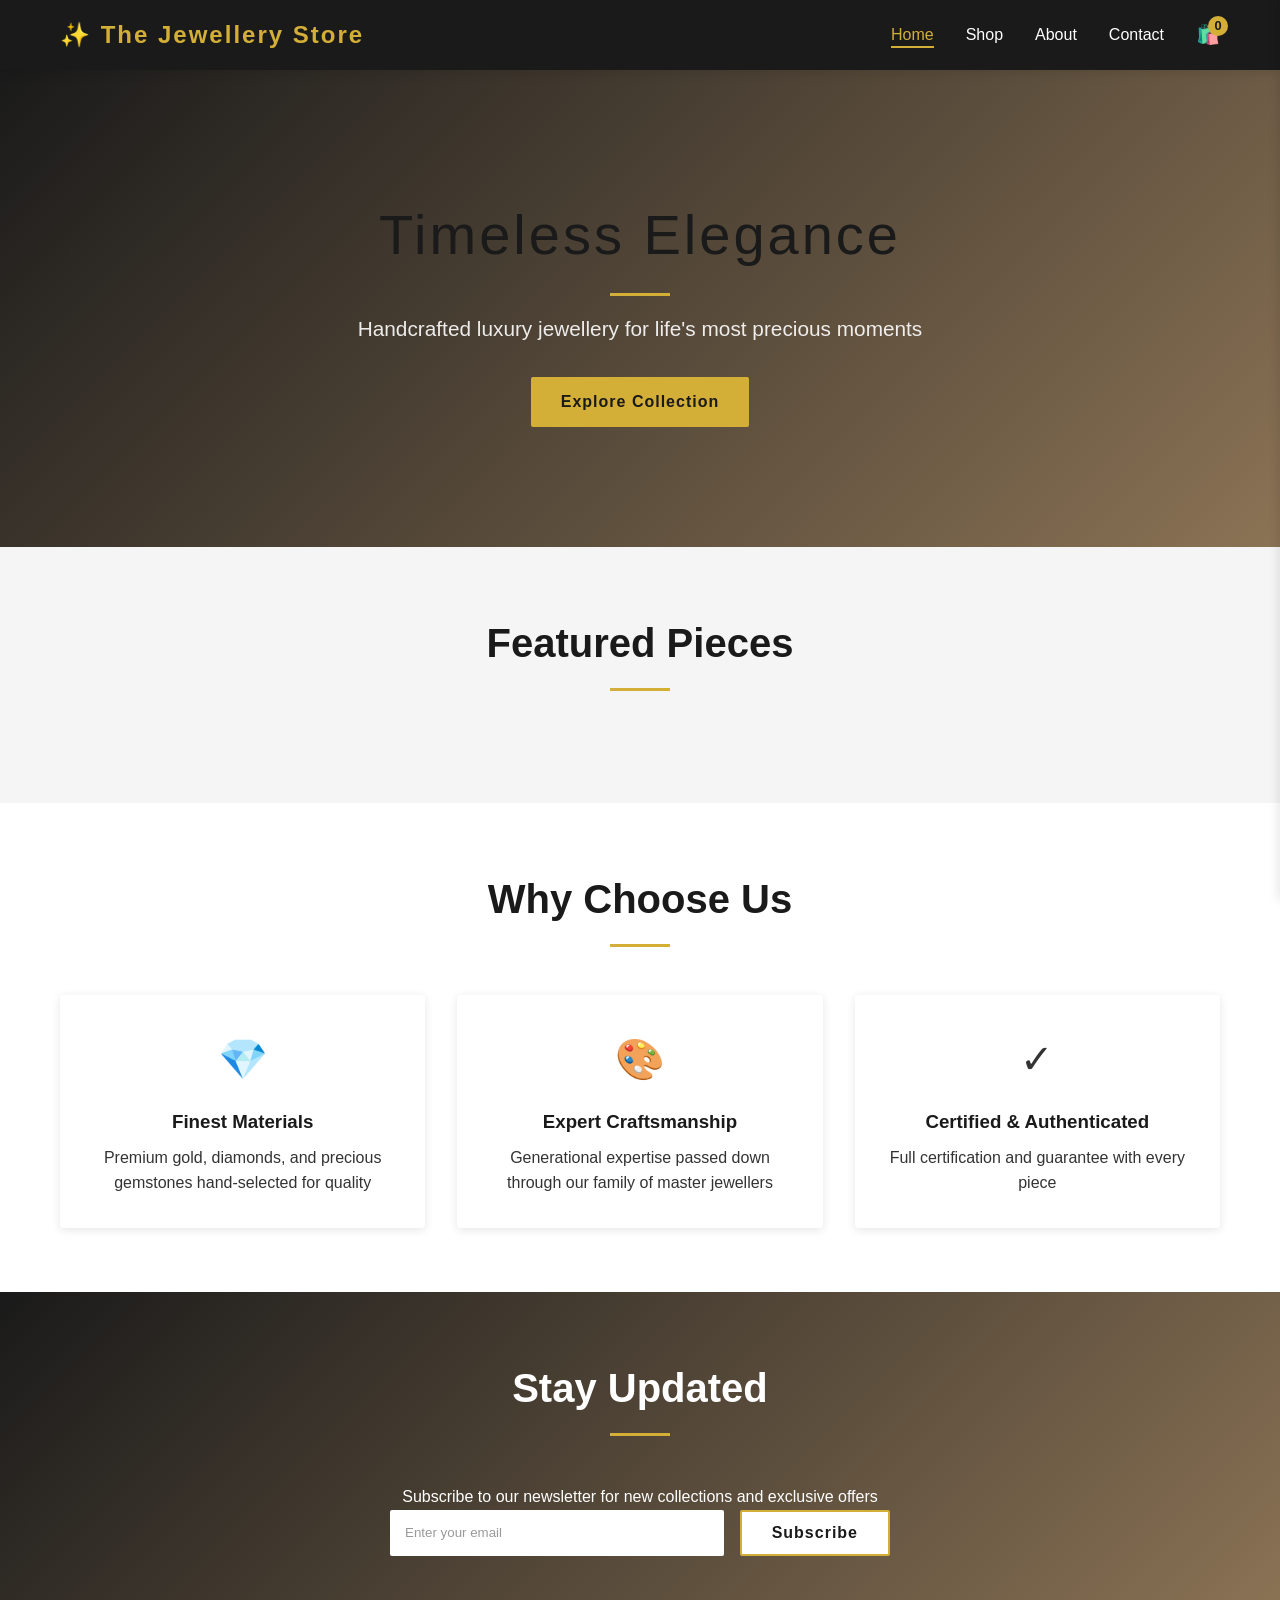
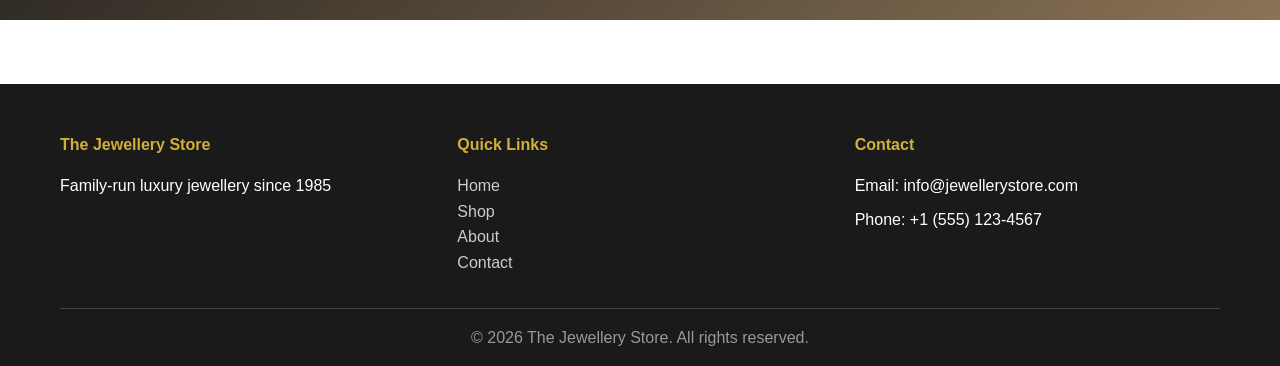
==== index.html @ 97430160 "Work : check!" ====
<!DOCTYPE html>
<html lang="en">
<head>
    <meta charset="UTF-8">
    <meta name="viewport" content="width=device-width, initial-scale=1.0">
    <title>The Jewellery Store - Luxury Handcrafted Jewellery</title>
    <link rel="stylesheet" href="css/styles.css">
</head>
<body>
    <!-- Navigation -->
    <nav class="navbar">
        <div class="nav-container">
            <div class="logo">
                <h1>✨ The Jewellery Store</h1>
            </div>
            <ul class="nav-menu">
                <li><a href="index.html" class="nav-link active">Home</a></li>
                <li><a href="pages/shop.html" class="nav-link">Shop</a></li>
                <li><a href="pages/about.html" class="nav-link">About</a></li>
                <li><a href="pages/contact.html" class="nav-link">Contact</a></li>
                <li><a href="#" class="nav-link cart-icon" onclick="toggleCart(event)">
                    <span id="cart-count" class="cart-badge">0</span> 🛍️
                </a></li>
            </ul>
        </div>
    </nav>

    <!-- Hero Section -->
    <section class="hero">
        <div class="hero-content">
            <h2>Timeless Elegance</h2>
            <p>Handcrafted luxury jewellery for life's most precious moments</p>
            <a href="pages/shop.html" class="btn btn-primary">Explore Collection</a>
        </div>
    </section>

    <!-- Featured Products -->
    <section class="featured-section">
        <div class="container">
            <h2>Featured Pieces</h2>
            <div id="featured-products" class="products-grid">
                <!-- Featured products will load here -->
            </div>
        </div>
    </section>

    <!-- Why Choose Us -->
    <section class="features-section">
        <div class="container">
            <h2>Why Choose Us</h2>
            <div class="features-grid">
                <div class="feature-card">
                    <div class="feature-icon">💎</div>
                    <h3>Finest Materials</h3>
                    <p>Premium gold, diamonds, and precious gemstones hand-selected for quality</p>
                </div>
                <div class="feature-card">
                    <div class="feature-icon">🎨</div>
                    <h3>Expert Craftsmanship</h3>
                    <p>Generational expertise passed down through our family of master jewellers</p>
                </div>
                <div class="feature-card">
                    <div class="feature-icon">✓</div>
                    <h3>Certified & Authenticated</h3>
                    <p>Full certification and guarantee with every piece</p>
                </div>
            </div>
        </div>
    </section>

    <!-- Newsletter -->
    <section class="newsletter-section">
        <div class="container">
            <h2>Stay Updated</h2>
            <p>Subscribe to our newsletter for new collections and exclusive offers</p>
            <form class="newsletter-form" onsubmit="handleNewsletter(event)">
                <input type="email" placeholder="Enter your email" required>
                <button type="submit" class="btn btn-secondary">Subscribe</button>
            </form>
        </div>
    </section>

    <!-- Footer -->
    <footer class="footer">
        <div class="container">
            <div class="footer-content">
                <div class="footer-section">
                    <h4>The Jewellery Store</h4>
                    <p>Family-run luxury jewellery since 1985</p>
                </div>
                <div class="footer-section">
                    <h4>Quick Links</h4>
                    <ul>
                        <li><a href="index.html">Home</a></li>
                        <li><a href="pages/shop.html">Shop</a></li>
                        <li><a href="pages/about.html">About</a></li>
                        <li><a href="pages/contact.html">Contact</a></li>
                    </ul>
                </div>
                <div class="footer-section">
                    <h4>Contact</h4>
                    <p>Email: info@jewellerystore.com</p>
                    <p>Phone: +1 (555) 123-4567</p>
                </div>
            </div>
            <div class="footer-bottom">
                <p>&copy; 2026 The Jewellery Store. All rights reserved.</p>
            </div>
        </div>
    </footer>

    <!-- Shopping Cart Sidebar -->
    <div id="cart-sidebar" class="cart-sidebar">
        <div class="cart-header">
            <h3>Shopping Cart</h3>
            <button onclick="toggleCart()" class="close-btn">&times;</button>
        </div>
        <div id="cart-items" class="cart-items">
            <p class="empty-message">Your cart is empty</p>
        </div>
        <div class="cart-footer">
            <div class="cart-total">
                <strong>Total:</strong>
                <span id="cart-total">$0.00</span>
            </div>
            <button onclick="checkout()" class="btn btn-primary btn-full">Proceed to Checkout</button>
        </div>
    </div>

    <div id="cart-overlay" class="cart-overlay" onclick="toggleCart()"></div>

    <script src="js/products.js"></script>
    <script src="js/cart.js"></script>
    <script src="js/main.js"></script>
</body>
</html>
---- css/styles.css ----
/* ================================
   GLOBAL STYLES
   ================================ */
* {
    margin: 0;
    padding: 0;
    box-sizing: border-box;
}

:root {
    --primary-color: #d4af37;
    --dark-color: #1a1a1a;
    --light-color: #f5f5f5;
    --accent-color: #8b7355;
    --text-color: #333;
    --border-color: #ddd;
    --shadow: 0 2px 10px rgba(0, 0, 0, 0.1);
    --font-main: 'Segoe UI', Tahoma, Geneva, Verdana, sans-serif;
}

html {
    scroll-behavior: smooth;
}

body {
    font-family: var(--font-main);
    color: var(--text-color);
    background-color: #fff;
    line-height: 1.6;
}

.container {
    max-width: 1200px;
    margin: 0 auto;
    padding: 0 20px;
}

/* ================================
   NAVIGATION
   ================================ */
.navbar {
    background: var(--dark-color);
    color: white;
    padding: 1rem 0;
    position: sticky;
    top: 0;
    z-index: 100;
    box-shadow: var(--shadow);
}

.nav-container {
    display: flex;
    justify-content: space-between;
    align-items: center;
    max-width: 1200px;
    margin: 0 auto;
    padding: 0 20px;
}

.logo h1 {
    font-size: 1.5rem;
    letter-spacing: 2px;
    color: var(--primary-color);
    cursor: pointer;
}

.nav-menu {
    display: flex;
    list-style: none;
    gap: 2rem;
    align-items: center;
}

.nav-link {
    color: white;
    text-decoration: none;
    transition: color 0.3s ease;
    position: relative;
}

.nav-link:hover,
.nav-link.active {
    color: var(--primary-color);
}

.nav-link::after {
    content: '';
    position: absolute;
    bottom: -5px;
    left: 0;
    width: 0;
    height: 2px;
    background: var(--primary-color);
    transition: width 0.3s ease;
}

.nav-link:hover::after,
.nav-link.active::after {
    width: 100%;
}

.cart-icon {
    position: relative;
    font-size: 1.2rem;
}

.cart-badge {
    position: absolute;
    top: -8px;
    right: -8px;
    background: var(--primary-color);
    color: var(--dark-color);
    border-radius: 50%;
    width: 20px;
    height: 20px;
    display: flex;
    align-items: center;
    justify-content: center;
    font-size: 0.8rem;
    font-weight: bold;
}

/* ================================
   HERO SECTION
   ================================ */
.hero {
    background: linear-gradient(135deg, var(--dark-color) 0%, var(--accent-color) 100%);
    color: white;
    padding: 120px 20px;
    text-align: center;
}

.hero-content h2 {
    font-size: 3.5rem;
    margin-bottom: 1rem;
    font-weight: 300;
    letter-spacing: 3px;
}

.hero-content p {
    font-size: 1.3rem;
    margin-bottom: 2rem;
    opacity: 0.9;
}

/* ================================
   BUTTONS
   ================================ */
.btn {
    display: inline-block;
    padding: 12px 30px;
    border: none;
    border-radius: 2px;
    cursor: pointer;
    font-size: 1rem;
    text-decoration: none;
    transition: all 0.3s ease;
    font-weight: 600;
    letter-spacing: 1px;
}

.btn-primary {
    background: var(--primary-color);
    color: var(--dark-color);
}

.btn-primary:hover {
    transform: translateY(-2px);
    box-shadow: 0 5px 20px rgba(212, 175, 55, 0.3);
}

.btn-secondary {
    background: white;
    color: var(--dark-color);
    border: 2px solid var(--primary-color);
}

.btn-secondary:hover {
    background: var(--primary-color);
    color: white;
}

.btn-full {
    width: 100%;
}

/* ================================
   SECTIONS
   ================================ */
section {
    padding: 4rem 0;
}

section h2 {
    text-align: center;
    font-size: 2.5rem;
    margin-bottom: 3rem;
    color: var(--dark-color);
    position: relative;
    padding-bottom: 1rem;
}

section h2::after {
    content: '';
    position: absolute;
    bottom: 0;
    left: 50%;
    transform: translateX(-50%);
    width: 60px;
    height: 3px;
    background: var(--primary-color);
}

/* ================================
   PRODUCTS GRID
   ================================ */
.products-grid {
    display: grid;
    grid-template-columns: repeat(auto-fill, minmax(250px, 1fr));
    gap: 2rem;
    margin-top: 2rem;
}

.product-card {
    background: white;
    border-radius: 4px;
    overflow: hidden;
    box-shadow: var(--shadow);
    transition: all 0.3s ease;
    cursor: pointer;
}

.product-card:hover {
    transform: translateY(-5px);
    box-shadow: 0 5px 30px rgba(0, 0, 0, 0.2);
}

.product-image {
    width: 100%;
    height: 250px;
    background: linear-gradient(135deg, #e0e0e0 0%, #f5f5f5 100%);
    display: flex;
    align-items: center;
    justify-content: center;
    font-size: 3rem;
    color: var(--primary-color);
}

.product-info {
    padding: 1.5rem;
}

.product-category {
    color: var(--primary-color);
    font-size: 0.9rem;
    text-transform: uppercase;
    letter-spacing: 1px;
}

.product-name {
    font-size: 1.2rem;
    margin: 0.5rem 0;
    color: var(--dark-color);
}

.product-description {
    font-size: 0.9rem;
    color: #666;
    margin: 0.5rem 0;
}

.product-price {
    font-size: 1.5rem;
    color: var(--primary-color);
    font-weight: bold;
    margin: 1rem 0;
}

.add-to-cart-btn {
    width: 100%;
    padding: 10px;
    background: var(--dark-color);
    color: var(--primary-color);
    border: none;
    border-radius: 2px;
    cursor: pointer;
    font-weight: 600;
    transition: all 0.3s ease;
}

.add-to-cart-btn:hover {
    background: var(--primary-color);
    color: var(--dark-color);
}

/* ================================
   FEATURED SECTION
   ================================ */
.featured-section {
    background: var(--light-color);
}

/* ================================
   FEATURES SECTION
   ================================ */
.features-grid {
    display: grid;
    grid-template-columns: repeat(auto-fit, minmax(250px, 1fr));
    gap: 2rem;
}

.feature-card {
    background: white;
    padding: 2rem;
    text-align: center;
    border-radius: 4px;
    box-shadow: var(--shadow);
    transition: transform 0.3s ease;
}

.feature-card:hover {
    transform: translateY(-5px);
}

.feature-icon {
    font-size: 2.5rem;
    margin-bottom: 1rem;
}

.feature-card h3 {
    color: var(--dark-color);
    margin-bottom: 0.5rem;
}

/* ================================
   NEWSLETTER SECTION
   ================================ */
.newsletter-section {
    background: linear-gradient(135deg, var(--dark-color) 0%, var(--accent-color) 100%);
    color: white;
    text-align: center;
}

.newsletter-section h2 {
    color: white;
}

.newsletter-form {
    display: flex;
    gap: 1rem;
    max-width: 500px;
    margin: 0 auto;
    flex-wrap: wrap;
}

.newsletter-form input {
    flex: 1;
    min-width: 250px;
    padding: 12px 15px;
    border: none;
    border-radius: 2px;
}

.newsletter-form input::placeholder {
    color: #999;
}

/* ================================
   FOOTER
   ================================ */
.footer {
    background: var(--dark-color);
    color: white;
    padding: 3rem 0 1rem;
    margin-top: 4rem;
}

.footer-content {
    display: grid;
    grid-template-columns: repeat(auto-fit, minmax(250px, 1fr));
    gap: 2rem;
    margin-bottom: 2rem;
}

.footer-section h4 {
    color: var(--primary-color);
    margin-bottom: 1rem;
}

.footer-section ul {
    list-style: none;
}

.footer-section a {
    color: #ccc;
    text-decoration: none;
    transition: color 0.3s ease;
}

.footer-section a:hover {
    color: var(--primary-color);
}

.footer-section p {
    margin-bottom: 0.5rem;
}

.footer-bottom {
    border-top: 1px solid #444;
    padding-top: 1rem;
    text-align: center;
    color: #999;
}

/* ================================
   CART SIDEBAR
   ================================ */
.cart-sidebar {
    position: fixed;
    right: -400px;
    top: 0;
    width: 400px;
    height: 100vh;
    background: white;
    box-shadow: -2px 0 10px rgba(0, 0, 0, 0.1);
    z-index: 1000;
    transition: right 0.3s ease;
    display: flex;
    flex-direction: column;
    border-left: 1px solid var(--border-color);
}

.cart-sidebar.active {
    right: 0;
}

.cart-header {
    display: flex;
    justify-content: space-between;
    align-items: center;
    padding: 1.5rem;
    border-bottom: 1px solid var(--border-color);
    background: var(--dark-color);
    color: white;
}

.cart-header h3 {
    margin: 0;
}

.close-btn {
    background: none;
    border: none;
    font-size: 1.5rem;
    cursor: pointer;
    color: white;
}

.cart-items {
    flex: 1;
    overflow-y: auto;
    padding: 1rem;
}

.empty-message {
    text-align: center;
    color: #999;
    padding: 2rem 0;
}

.cart-item {
    display: flex;
    gap: 1rem;
    padding: 1rem;
    border-bottom: 1px solid var(--border-color);
    background: var(--light-color);
    margin-bottom: 0.5rem;
    border-radius: 2px;
}

.cart-item-image {
    width: 60px;
    height: 60px;
    background: white;
    border-radius: 2px;
    display: flex;
    align-items: center;
    justify-content: center;
    font-size: 1.5rem;
}

.cart-item-details {
    flex: 1;
}

.cart-item-name {
    font-weight: bold;
    margin-bottom: 0.25rem;
}

.cart-item-price {
    color: var(--primary-color);
    font-weight: 600;
}

.cart-item-quantity {
    display: flex;
    align-items: center;
    gap: 0.5rem;
    margin-top: 0.5rem;
}

.qty-btn {
    background: var(--primary-color);
    border: none;
    width: 24px;
    height: 24px;
    cursor: pointer;
    border-radius: 2px;
    font-weight: bold;
    color: var(--dark-color);
}

.remove-btn {
    background: #ff6b6b;
    color: white;
    border: none;
    padding: 0.25rem 0.5rem;
    cursor: pointer;
    border-radius: 2px;
    font-size: 0.8rem;
}

.cart-footer {
    padding: 1.5rem;
    border-top: 2px solid var(--border-color);
    background: var(--light-color);
}

.cart-total {
    display: flex;
    justify-content: space-between;
    margin-bottom: 1rem;
    font-size: 1.2rem;
}

.cart-overlay {
    position: fixed;
    top: 0;
    left: 0;
    right: 0;
    bottom: 0;
    background: rgba(0, 0, 0, 0.5);
    z-index: 999;
    display: none;
}

.cart-overlay.active {
    display: block;
}

/* ================================
   SHOP PAGE STYLES
   ================================ */
.shop-section {
    min-height: 60vh;
}

.shop-section .container {
    display: flex;
    gap: 2rem;
}

.filters {
    width: 250px;
    background: var(--light-color);
    padding: 1.5rem;
    border-radius: 4px;
    height: fit-content;
}

.filter-group {
    margin-bottom: 2rem;
}

.filter-group label {
    display: block;
    margin-bottom: 0.5rem;
}

.filter-options {
    display: flex;
    flex-direction: column;
    gap: 0.5rem;
}

.filter-options label {
    display: flex;
    align-items: center;
    gap: 0.5rem;
    cursor: pointer;
}

.price-filter {
    display: flex;
    flex-direction: column;
    gap: 0.5rem;
}

.price-filter input {
    padding: 0.5rem;
    border: 1px solid var(--border-color);
    border-radius: 2px;
}

.shop-main {
    flex: 1;
}

/* ================================
   PAGE STYLES
   ================================ */
.page-header {
    background: linear-gradient(135deg, var(--dark-color) 0%, var(--accent-color) 100%);
    color: white;
    padding: 3rem 20px;
    text-align: center;
}

.page-header h1 {
    font-size: 2.5rem;
    margin-bottom: 0.5rem;
}

.page-content {
    padding: 3rem 20px;
}

/* ================================
   STORY & VALUES SECTIONS
   ================================ */
.story-section {
    margin-bottom: 3rem;
}

.story-section h2,
.values-section h2,
.team-section h2 {
    margin-bottom: 1.5rem;
}

.story-section p {
    font-size: 1.1rem;
    line-height: 1.8;
    color: #555;
    margin-bottom: 1rem;
}

.values-grid {
    display: grid;
    grid-template-columns: repeat(auto-fit, minmax(200px, 1fr));
    gap: 2rem;
}

.value-card {
    background: white;
    padding: 2rem;
    border-radius: 4px;
    box-shadow: var(--shadow);
    text-align: center;
}

.value-card h3 {
    color: var(--primary-color);
    margin-bottom: 0.5rem;
}

/* ================================
   TEAM SECTION
   ================================ */
.team-grid {
    display: grid;
    grid-template-columns: repeat(auto-fit, minmax(250px, 1fr));
    gap: 2rem;
}

.team-member {
    background: white;
    padding: 2rem;
    text-align: center;
    border-radius: 4px;
    box-shadow: var(--shadow);
}

.member-avatar {
    font-size: 3rem;
    margin-bottom: 1rem;
}

.team-member h3 {
    color: var(--dark-color);
    margin-bottom: 0.5rem;
}

/* ================================
   CERTIFICATIONS
   ================================ */
.certifications-list {
    display: grid;
    grid-template-columns: repeat(auto-fit, minmax(250px, 1fr));
    gap: 1rem;
}

.cert-item {
    background: var(--light-color);
    padding: 1rem;
    border-left: 4px solid var(--primary-color);
    border-radius: 2px;
}

/* ================================
   CONTACT PAGE
   ================================ */
.contact-wrapper {
    display: grid;
    grid-template-columns: 2fr 1fr;
    gap: 3rem;
    margin-bottom: 3rem;
}

.contact-form {
    background: white;
}

.form-group {
    margin-bottom: 1.5rem;
}

.form-group label {
    display: block;
    margin-bottom: 0.5rem;
    font-weight: 600;
    color: var(--dark-color);
}

.form-group input,
.form-group select,
.form-group textarea {
    width: 100%;
    padding: 0.75rem;
    border: 1px solid var(--border-color);
    border-radius: 2px;
    font-family: var(--font-main);
    font-size: 1rem;
}

.form-group input:focus,
.form-group select:focus,
.form-group textarea:focus {
    outline: none;
    border-color: var(--primary-color);
    box-shadow: 0 0 5px rgba(212, 175, 55, 0.3);
}

.form-note {
    margin-top: 1rem;
    padding: 0.75rem;
    border-radius: 2px;
    text-align: center;
}

.form-note.success {
    background: #d4edda;
    color: #155724;
    border: 1px solid #c3e6cb;
}

.form-note.error {
    background: #f8d7da;
    color: #721c24;
    border: 1px solid #f5c6cb;
}

.contact-info-section {
    background: var(--light-color);
    padding: 2rem;
    border-radius: 4px;
    height: fit-content;
}

.info-block {
    margin-bottom: 2rem;
    padding-bottom: 2rem;
    border-bottom: 1px solid var(--border-color);
}

.info-block:last-child {
    border-bottom: none;
    margin-bottom: 0;
    padding-bottom: 0;
}

.info-block h3 {
    color: var(--primary-color);
    margin-bottom: 0.5rem;
}

.info-block p {
    color: #555;
}

.info-block a {
    color: var(--primary-color);
    text-decoration: none;
}

.info-block a:hover {
    text-decoration: underline;
}

.social-links {
    display: flex;
    gap: 1rem;
    flex-wrap: wrap;
}

.social-links a {
    display: inline-block;
    padding: 0.5rem 1rem;
    background: white;
    border-radius: 2px;
    text-decoration: none;
    transition: all 0.3s ease;
}

.social-links a:hover {
    background: var(--primary-color);
    color: var(--dark-color);
}

.services-list {
    list-style: none;
}

.services-list li {
    padding: 0.3rem 0;
    color: #555;
}

/* ================================
   FAQ SECTION
   ================================ */
.faq-section {
    margin-top: 3rem;
}

.faq-grid {
    display: grid;
    grid-template-columns: repeat(auto-fit, minmax(250px, 1fr));
    gap: 2rem;
}

.faq-item {
    background: white;
    padding: 1.5rem;
    border-radius: 4px;
    box-shadow: var(--shadow);
}

.faq-item h4 {
    color: var(--primary-color);
    margin-bottom: 0.5rem;
}

/* ================================
   MODAL
   ================================ */
.modal {
    display: none;
    position: fixed;
    z-index: 2000;
    left: 0;
    top: 0;
    width: 100%;
    height: 100%;
    background: rgba(0, 0, 0, 0.7);
}

.modal.active {
    display: flex;
    align-items: center;
    justify-content: center;
}

.modal-content {
    background: white;
    border-radius: 4px;
    max-width: 800px;
    width: 90%;
    max-height: 90vh;
    overflow-y: auto;
    position: relative;
}

.close-modal {
    position: absolute;
    right: 1rem;
    top: 1rem;
    font-size: 2rem;
    cursor: pointer;
    background: white;
    width: 40px;
    height: 40px;
    display: flex;
    align-items: center;
    justify-content: center;
    border-radius: 50%;
    z-index: 10;
}

.close-modal:hover {
    background: var(--light-color);
}

.modal-body {
    display: grid;
    grid-template-columns: 1fr 1fr;
    gap: 2rem;
    padding: 2rem;
}

.modal-image {
    display: flex;
    align-items: center;
    justify-content: center;
    background: var(--light-color);
    border-radius: 4px;
    min-height: 300px;
    font-size: 3rem;
}

.modal-details {
    display: flex;
    flex-direction: column;
}

.modal-details h3 {
    font-size: 1.5rem;
    margin-bottom: 0.5rem;
    color: var(--dark-color);
}

.modal-details .product-price {
    margin: 1rem 0;
}

.modal-details .product-description {
    color: #666;
    margin-bottom: 1rem;
}

/* ================================
   RESPONSIVE DESIGN
   ================================ */
@media (max-width: 768px) {
    .nav-menu {
        gap: 1rem;
    }

    .hero-content h2 {
        font-size: 2rem;
    }

    .products-grid {
        grid-template-columns: repeat(auto-fill, minmax(150px, 1fr));
        gap: 1rem;
    }

    .shop-section .container {
        flex-direction: column;
    }

    .filters {
        width: 100%;
    }

    .contact-wrapper {
        grid-template-columns: 1fr;
    }

    .modal-body {
        grid-template-columns: 1fr;
    }

    .carter-sidebar {
        width: 100%;
        right: -100%;
    }

    section h2 {
        font-size: 1.8rem;
    }

    .newsletter-form {
        flex-direction: column;
    }

    .newsletter-form input {
        min-width: 100%;
    }
}

@media (max-width: 480px) {
    .nav-menu {
        gap: 0.5rem;
        font-size: 0.9rem;
    }

    .logo h1 {
        font-size: 1rem;
    }

    .hero-content h2 {
        font-size: 1.5rem;
    }

    .hero-content p {
        font-size: 1rem;
    }

    .products-grid {
        grid-template-columns: 1fr;
    }

    .values-grid,
    .team-grid,
    .faq-grid {
        grid-template-columns: 1fr;
    }
}
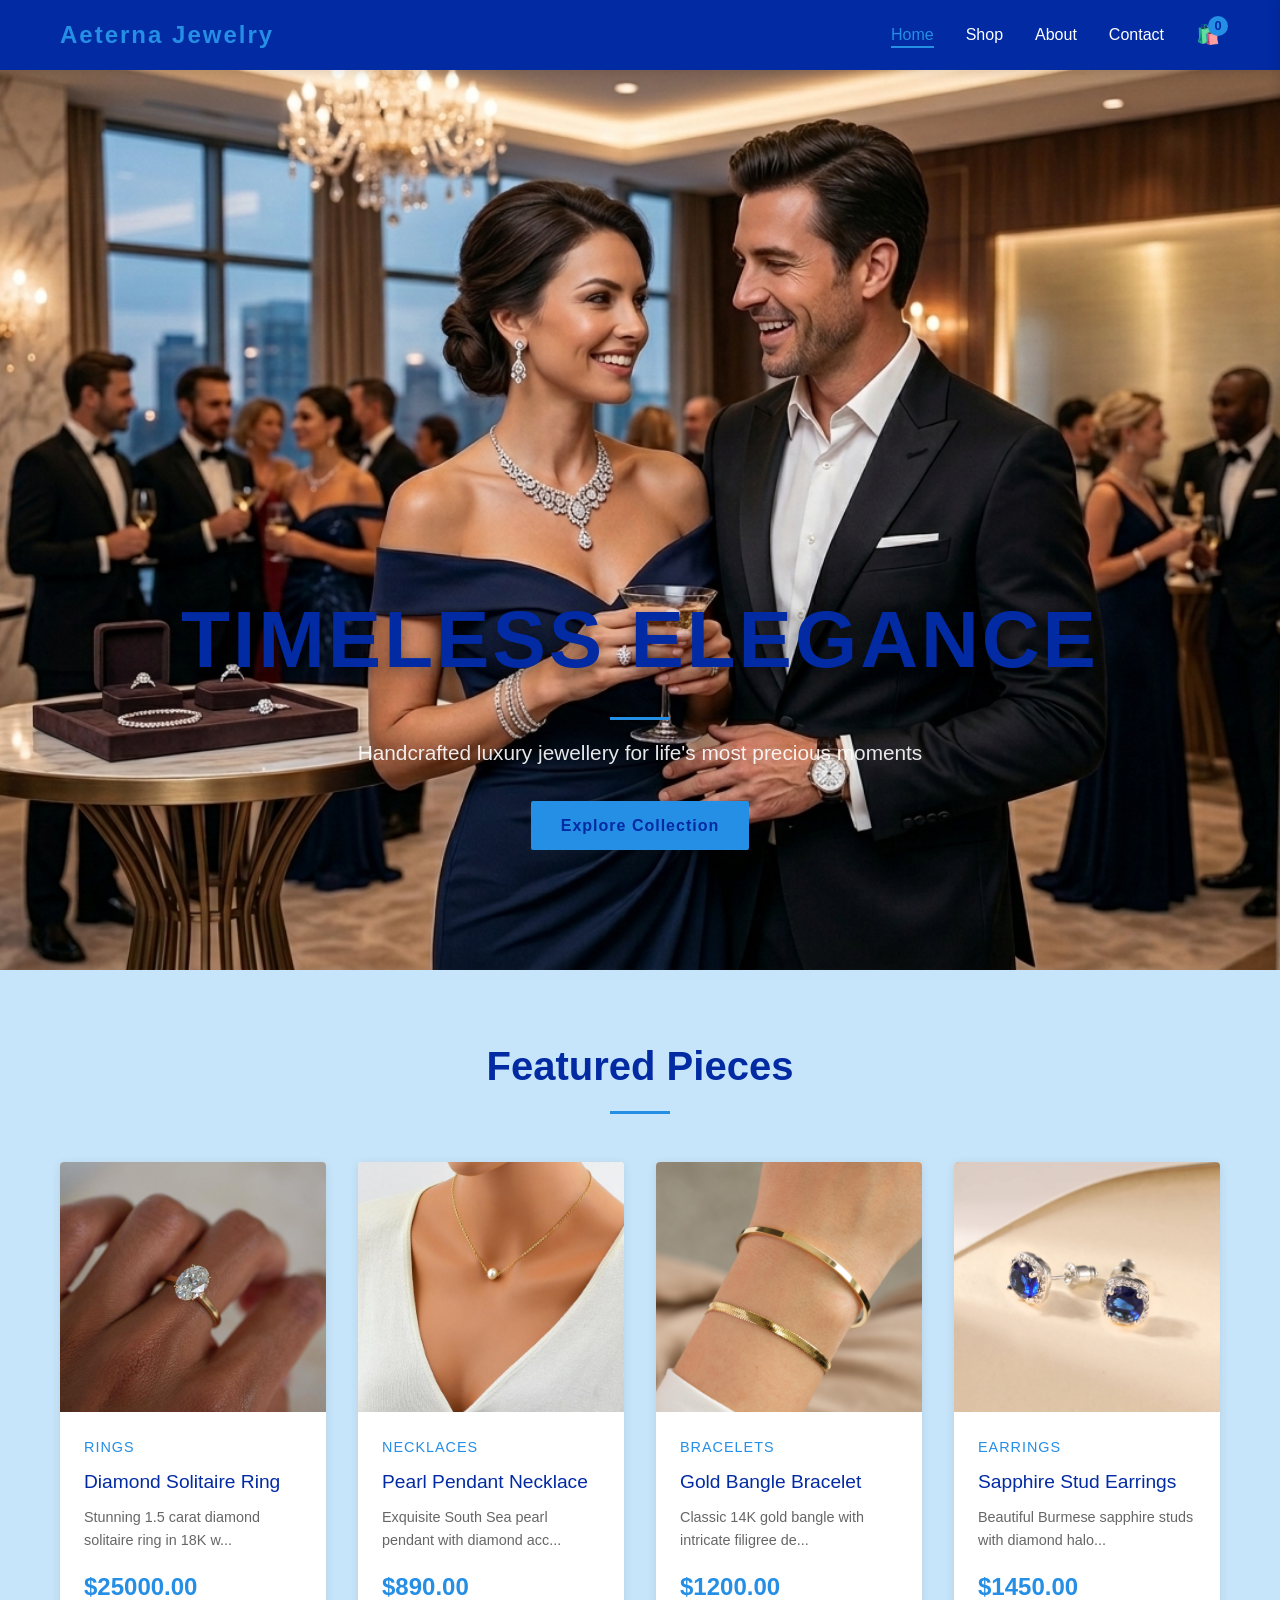
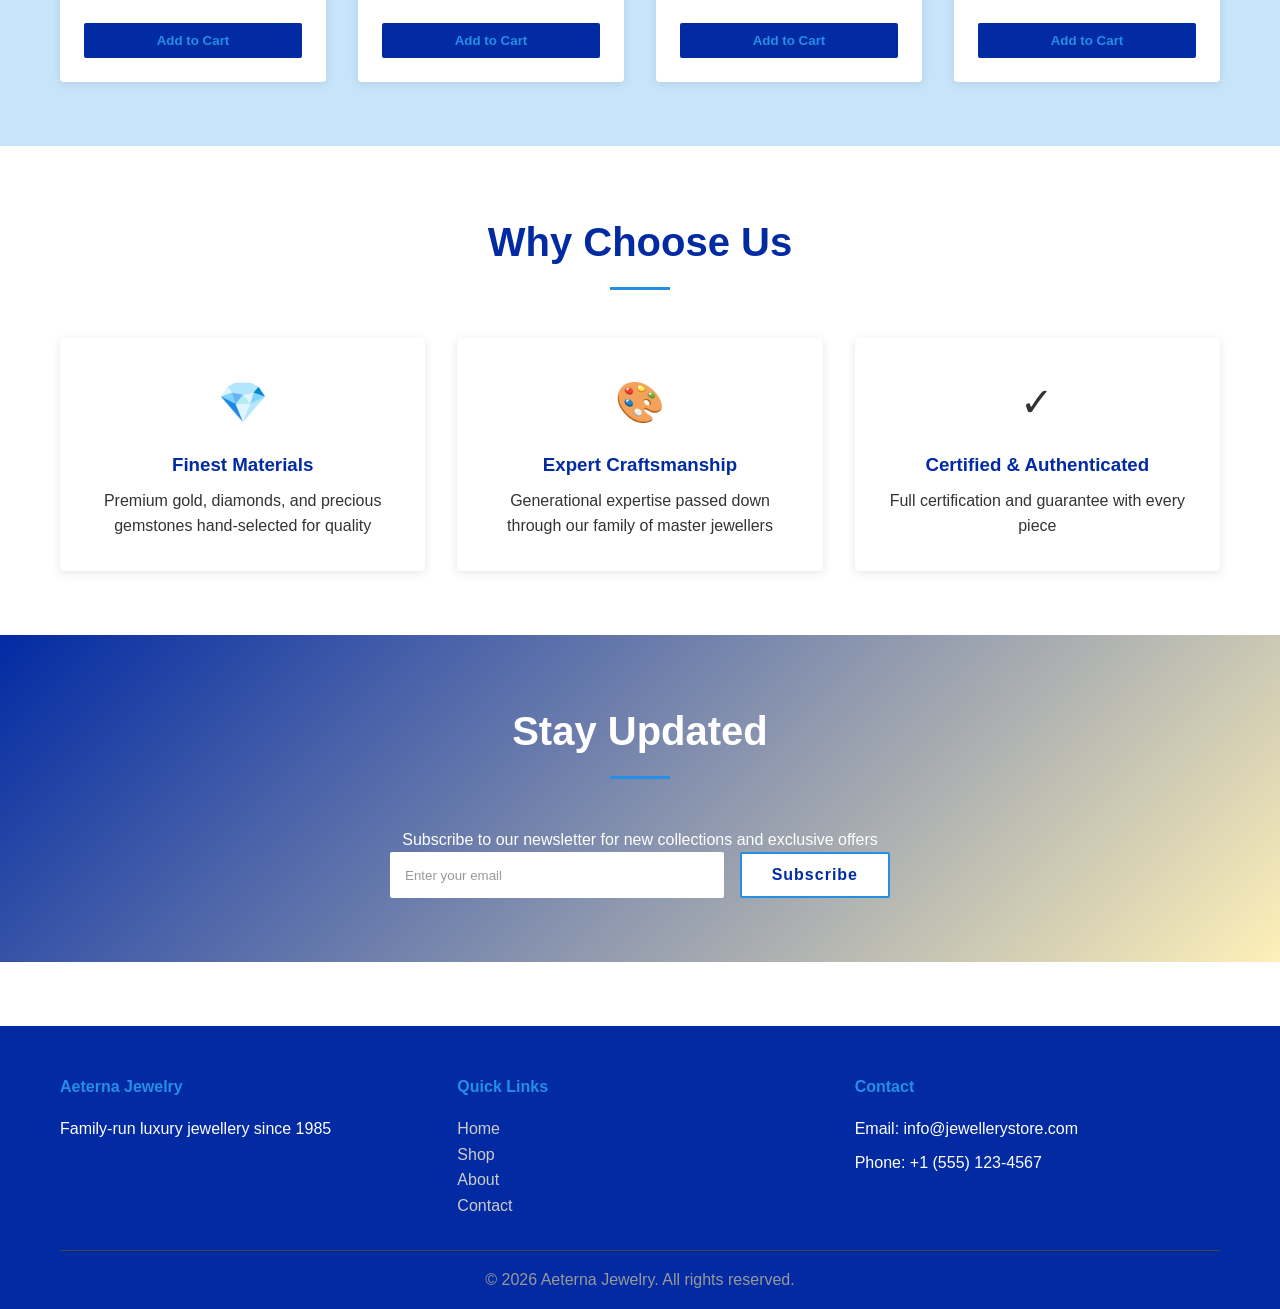
==== commit 2a36f598: "we have added a favicon" ====
--- a/index.html
+++ b/index.html
@@ -3,7 +3,11 @@
 <head>
     <meta charset="UTF-8">
     <meta name="viewport" content="width=device-width, initial-scale=1.0">
-    <title>The Jewellery Store - Luxury Handcrafted Jewellery</title>
+    <link rel="apple-touch-icon" sizes="180x180" href="/apple-touch-icon.png">
+    <link rel="icon" type="image/png" sizes="32x32" href="/favicon-32x32.png">
+    <link rel="icon" type="image/png" sizes="16x16" href="/favicon-16x16.png">
+    <link rel="manifest" href="/site.webmanifest">
+    <title>Aeterna Jewelry - Luxury Handcrafted Jewellery</title>
     <link rel="stylesheet" href="css/styles.css">
 </head>
 <body>
@@ -11,7 +15,7 @@
     <nav class="navbar">
         <div class="nav-container">
             <div class="logo">
-                <h1>✨ The Jewellery Store</h1>
+                <h1>  Aeterna Jewelry  </h1>
             </div>
             <ul class="nav-menu">
                 <li><a href="index.html" class="nav-link active">Home</a></li>
@@ -85,7 +89,7 @@
         <div class="container">
             <div class="footer-content">
                 <div class="footer-section">
-                    <h4>The Jewellery Store</h4>
+                    <h4>Aeterna Jewelry</h4>
                     <p>Family-run luxury jewellery since 1985</p>
                 </div>
                 <div class="footer-section">
@@ -104,7 +108,7 @@
                 </div>
             </div>
             <div class="footer-bottom">
-                <p>&copy; 2026 The Jewellery Store. All rights reserved.</p>
+                <p>&copy; 2026 Aeterna Jewelry. All rights reserved.</p>
             </div>
         </div>
     </footer>
--- a/css/styles.css
+++ b/css/styles.css
@@ -8,10 +8,10 @@
 }
 
 :root {
-    --primary-color: #d4af37;
-    --dark-color: #1a1a1a;
-    --light-color: #f5f5f5;
-    --accent-color: #8b7355;
+    --primary-color: #258ee5;
+    --dark-color: #022aa3;
+    --light-color: #c7e5fa;
+    --accent-color: #fef0b8;
     --text-color: #333;
     --border-color: #ddd;
     --shadow: 0 2px 10px rgba(0, 0, 0, 0.1);
@@ -125,16 +125,25 @@
    ================================ */
 .hero {
     background: linear-gradient(135deg, var(--dark-color) 0%, var(--accent-color) 100%);
+    background-image: url('/img/hero-image.png');
+    background-size: cover;
+    background-position: center;
     color: white;
     padding: 120px 20px;
     text-align: center;
+    min-height: 900px;
+    display: flex;
+    flex-direction:column; 
+    justify-content: flex-end;
 }
 
 .hero-content h2 {
-    font-size: 3.5rem;
+    font-size: 5rem;
     margin-bottom: 1rem;
-    font-weight: 300;
+    font-weight: 800;
     letter-spacing: 3px;
+    text-transform: uppercase;
+    text-shadow: 0 4px 15px rgba(0, 0, 0, 0.45);
 }
 
 .hero-content p {
@@ -246,6 +255,14 @@
     color: var(--primary-color);
 }
 
+/* ensure real product images fill the card */
+.product-image img {
+    width: 100%;
+    height: 100%;
+    object-fit: cover;
+    display: block;
+}
+
 .product-info {
     padding: 1.5rem;
 }
@@ -939,6 +956,13 @@
     font-size: 3rem;
 }
 
+.modal-image img {
+    max-width: 100%;
+    max-height: 100%;
+    object-fit: contain;
+    display: block;
+}
+
 .modal-details {
     display: flex;
     flex-direction: column;
